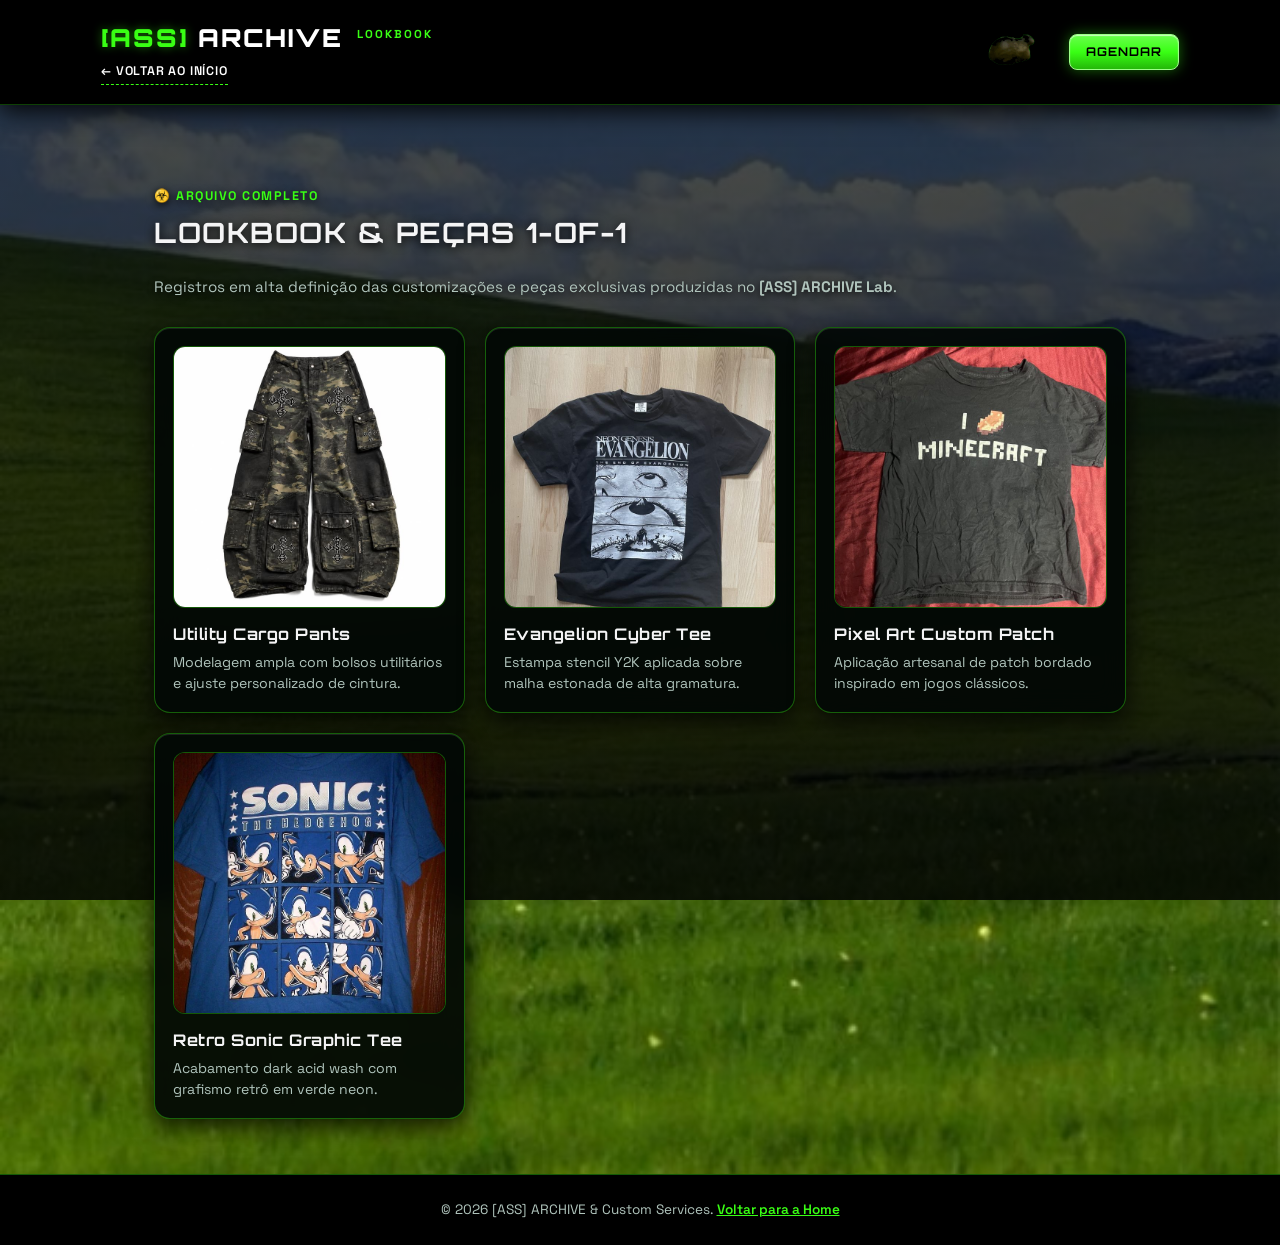
==== lookbook.html @ 88ca5b5f "Add files via upload" ====
<!DOCTYPE html>
<html lang="pt-br">
<head>
    <meta charset="UTF-8">
    <meta name="viewport" content="width=device-width, initial-scale=1.0">
    <title>Lookbook Archive | [ASS] ARCHIVE</title>
    <link rel="icon" href="https://w7.pngwing.com/pngs/47/268/png-transparent-t-shirt-epic-face-pic-face-smiley-emoticon-thumbnail.png" type="image/png">
    <link rel="stylesheet" href="https://fonts.googleapis.com/css2?family=Orbitron:wght@700;900&family=Space+Grotesk:wght@400;600;700&display=swap">
    <link rel="stylesheet" href="style.css">
</head>
<body>

    <!-- CABEÇALHO HORIZONTAL LIMPO (MESMO PADRÃO DO INDEX) -->
    <header class="header-archive">
        <div class="header-archive-container" style="align-items: center;">
            <div class="header-archive-left">
                <a href="index.html" class="archive-brand">
                    <span>[ASS]</span> ARCHIVE <sup class="archive-sup">LOOKBOOK</sup>
                </a>

                <nav aria-label="Menu Lookbook">
                    <ul class="archive-nav-list">
                        <li><a href="index.html" class="active">← Voltar ao Início</a></li>
                    </ul>
                </nav>
            </div>

            <!-- LADO DIREITO: GATO GIRANDO + BOTÃO AGENDAR -->
            <div class="header-archive-right">
                <div class="aero-cat-corner">
                    <img src="ass/gato-girando.gif" alt="OIIA Spinning Cat">
                </div>
                <a href="index.html#contato" class="btn-aero btn-sm">Agendar</a>
            </div>
        </div>
    </header>
    <main class="main-subpage">
        <section>
            <span class="tag">☣️ ARQUIVO COMPLETO</span>
            <h2>Lookbook &amp; Peças 1-of-1</h2>
            <p class="subpage-desc">
                Registros em alta definição das customizações e peças exclusivas produzidas no <strong>[ASS] ARCHIVE Lab</strong>.
            </p>

            <div class="grid">
                <article class="card">
                    <div class="product-img-box"><img src="ass/cargo.jpg" alt="Utility Cargo Pants"></div>
                    <h3>Utility Cargo Pants</h3>
                    <p>Modelagem ampla com bolsos utilitários e ajuste personalizado de cintura.</p>
                </article>
                <article class="card">
                    <div class="product-img-box"><img src="ass/eva.jpg" alt="Evangelion Cyber Tee"></div>
                    <h3>Evangelion Cyber Tee</h3>
                    <p>Estampa stencil Y2K aplicada sobre malha estonada de alta gramatura.</p>
                </article>
                <article class="card">
                    <div class="product-img-box"><img src="ass/mine.jpg" alt="Pixel Art Custom Patch"></div>
                    <h3>Pixel Art Custom Patch</h3>
                    <p>Aplicação artesanal de patch bordado inspirado em jogos clássicos.</p>
                </article>
                <article class="card">
                    <div class="product-img-box"><img src="ass/sonic.jpg" alt="Retro Sonic Graphic Tee"></div>
                    <h3>Retro Sonic Graphic Tee</h3>
                    <p>Acabamento dark acid wash com grafismo retrô em verde neon.</p>
                </article>
            </div>
        </section>
    </main>

    <footer class="footer">
        <p>&copy; 2026 [ASS] ARCHIVE &amp; Custom Services. <a href="index.html" class="link-externo">Voltar para a Home</a></p>
    </footer>

</body>
</html>
---- style.css ----
/* ========================================================
   VARIÁVEIS, RESET UNIVERSAL E ROLAGEM SUAVE
   ======================================================== */
:root {
    --bg: #020403;
    --card: rgba(3, 8, 6, 0.92);
    --accent: #39FF14;
    --aero-cyan: #00E5FF;
    --accent-hover: #2ecf0f;
    --text: #F4F4F5;
    --muted: #b0c4bc;
    --border: rgba(57, 255, 20, 0.35); 
    --border-strong: #39FF14;
    --font-head: 'Orbitron', sans-serif;
    --font-body: 'Space Grotesk', sans-serif;
}

* {
    margin: 0;
    padding: 0;
    box-sizing: border-box;
    font-family: var(--font-body);
}

html {
    scroll-behavior: smooth;
    scroll-padding-top: 145px;
}

body { 
    background-color: var(--bg);
    background-image: 
        linear-gradient(180deg, rgba(2, 6, 5, 0.70) 0%, rgba(2, 4, 3, 0.86) 100%),
        url('ass/fundo-aero.jpg');
    background-size: cover;
    background-position: center 75%;
    background-repeat: no-repeat;
    background-attachment: fixed;
    color: var(--text); 
    line-height: 1.5; 
    overflow-x: hidden; 
}

a { color: inherit; text-decoration: none; }
img { width: 100%; display: block; }

/* ========================================================
   NOVO HEADER ÚNICO ESTILO NAMED COLLECTIVE (FIXO NO TOPO)
   ======================================================== */
.header-archive {
    position: fixed;
    top: 0;
    left: 0;
    width: 100%;
    background: #000000;
    border-bottom: 1px solid rgba(57, 255, 20, 0.25);
    box-shadow: 0 6px 24px rgba(0, 0, 0, 0.95);
    z-index: 9000;
}

.header-archive-container {
    max-width: 1180px;
    margin: 0 auto;
    padding: 16px 4%;
    display: flex;
    align-items: flex-end;
    justify-content: space-between;
    gap: 20px;
}

.header-archive-left {
    text-align: left;
}

.archive-brand {
    display: inline-block;
    font-family: var(--font-head);
    font-size: 1.55rem;
    font-weight: 900;
    letter-spacing: 2px;
    color: #ffffff;
    margin-bottom: 6px;
}

.archive-brand span {
    color: var(--accent);
    font-family: var(--font-head);
    text-shadow: 0 0 10px rgba(57, 255, 20, 0.45);
}

.archive-sup {
    font-size: 0.72rem;
    color: var(--accent);
    margin-left: 4px;
    vertical-align: super;
}

.archive-tagline {
    font-size: 0.82rem;
    color: #d4dcd8;
    letter-spacing: 0.6px;
    text-transform: uppercase;
    margin-bottom: 14px;
}

/* NAVEGAÇÃO HORIZONTAL LIMPA (SEM DUPLICIDADE) */
.archive-nav-list {
    list-style: none;
    display: flex;
    flex-wrap: wrap;
    gap: 20px;
    align-items: center;
}

.archive-nav-list li {
    position: relative;
}

.archive-nav-list > li > a {
    display: block;
    font-size: 0.78rem;
    font-weight: 600;
    color: #b8c2be;
    text-transform: uppercase;
    letter-spacing: 0.8px;
    padding-bottom: 3px;
    border-bottom: 1px dashed transparent;
    transition: color 0.25s ease, border-color 0.25s ease;
}

.archive-nav-list > li > a:hover,
.archive-nav-list > li > a:focus,
.archive-nav-list > li > a.active {
    color: #ffffff;
    border-bottom: 1px dashed var(--accent);
    outline: none;
}

/* SUBMENU */
.submenu {
    list-style: none;
    position: absolute;
    top: 100%;
    left: 0;
    min-width: 210px;
    background: #000000;
    border: 1px solid var(--border-strong);
    border-radius: 10px;
    padding: 8px 0;
    margin-top: 6px;
    box-shadow: 0 10px 25px rgba(0, 0, 0, 0.95), 0 0 14px rgba(57, 255, 20, 0.25);
    opacity: 0;
    visibility: hidden;
    transform: translateY(8px);
    transition: all 0.25s ease;
    z-index: 9500;
}

.has-submenu:hover .submenu,
.has-submenu:focus-within .submenu {
    opacity: 1;
    visibility: visible;
    transform: translateY(0);
}

.submenu li a {
    display: block;
    padding: 9px 16px;
    font-size: 0.78rem;
    font-weight: 600;
    text-transform: uppercase;
    color: #ffffff;
    transition: background 0.2s ease, color 0.2s ease;
}

.submenu li a:hover,
.submenu li a:focus {
    background: rgba(57, 255, 20, 0.14);
    color: var(--accent);
}

/* LADO DIREITO DO HEADER: GATO GIRANDO + BOTÃO AGENDAR */
.header-archive-right {
    display: flex;
    align-items: center;
    gap: 18px;
    flex-shrink: 0;
}

.aero-cat-corner {
    width: 72px;
    pointer-events: none;
    background: transparent;
}

.aero-cat-corner img {
    width: 100%;
    height: auto;
    object-fit: contain;
    mix-blend-mode: lighten;
}

.main-with-archive-header {
    padding-top: 132px;
}

.main-subpage {
    padding-top: 132px;
}

.subpage-desc {
    color: var(--muted);
    font-size: 0.95rem;
    margin-bottom: 28px;
    text-shadow: 0 2px 6px rgba(0, 0, 0, 0.9);
}

/* ========================================================
   BOTÕES GLOSSY DARK AERO (:hover, :focus, :active)
   ======================================================== */
.btn-aero,
.btn {
    background: linear-gradient(180deg, #6aff4d 0%, var(--accent) 50%, #24b809 100%);
    color: #000000;
    font-family: var(--font-head);
    font-weight: 700;
    font-size: 0.8rem;
    padding: 10px 20px;
    border-radius: 8px;
    border: 1px solid #9dff88;
    box-shadow: 0 0 14px rgba(57, 255, 20, 0.4), inset 0 1px 1px rgba(255, 255, 255, 0.65);
    text-transform: uppercase;
    letter-spacing: 1px;
    cursor: pointer;
    transition: all 0.25s ease;
    display: inline-block;
}

.btn-aero:hover,
.btn:hover,
.btn-aero:focus,
.btn:focus {
    transform: translateY(-2px);
    box-shadow: 0 0 22px rgba(57, 255, 20, 0.7), inset 0 1px 2px rgba(255, 255, 255, 0.85);
    outline: none;
}

.btn-aero:active,
.btn:active,
.btn-aero-glass:active,
.btn-cookies:active {
    transform: scale(0.96);
}

.btn-aero-glass {
    background: linear-gradient(180deg, rgba(255, 255, 255, 0.14) 0%, rgba(0, 229, 255, 0.08) 50%, rgba(0, 0, 0, 0.85) 100%);
    color: #ffffff;
    font-family: var(--font-head);
    font-weight: 700;
    font-size: 0.8rem;
    padding: 10px 20px;
    border-radius: 8px;
    border: 1px solid rgba(0, 229, 255, 0.5);
    box-shadow: inset 0 1px 0 rgba(255, 255, 255, 0.35), 0 4px 12px rgba(0, 0, 0, 0.65);
    text-transform: uppercase;
    letter-spacing: 1px;
    transition: all 0.25s ease;
    display: inline-block;
}

.btn-aero-glass:hover,
.btn-aero-glass:focus {
    border-color: var(--accent);
    color: var(--accent);
    box-shadow: 0 0 16px rgba(0, 229, 255, 0.35), inset 0 1px 0 rgba(255, 255, 255, 0.5);
    transform: translateY(-2px);
}

.btn-sm { padding: 8px 16px; font-size: 0.75rem; }

.tag {
    color: var(--accent);
    font-size: 0.78rem;
    font-weight: 700;
    text-transform: uppercase;
    display: block;
    margin-bottom: 6px;
    letter-spacing: 1.5px;
    text-shadow: 0 2px 8px rgba(0, 0, 0, 0.95);
}

section { padding: 55px 5%; max-width: 1100px; margin: 0 auto; }
h2 {
    font-family: var(--font-head);
    font-size: 1.75rem;
    font-weight: 700;
    text-transform: uppercase;
    letter-spacing: 1.5px;
    margin-bottom: 22px;
    text-shadow: 0 2px 10px rgba(0, 0, 0, 0.95);
}

/* ========================================================
   SELETORES DE ID (#) + SEÇÃO SOBRE, LISTAS E VÍDEO (GLASS ESCURO)
   ======================================================== */
#sobre {
    display: grid;
    grid-template-columns: repeat(auto-fit, minmax(290px, 1fr));
    gap: 30px;
    align-items: start;
    background: var(--card);
    backdrop-filter: blur(14px);
    -webkit-backdrop-filter: blur(14px);
    border: 1px solid var(--border);
    box-shadow: 0 12px 32px rgba(0, 0, 0, 0.85), inset 0 1px 0 rgba(255, 255, 255, 0.10);
    border-radius: 16px;
    margin-top: 25px;
}

#sobre p { color: var(--muted); margin-bottom: 14px; }

.subtitulo-lista {
    font-family: var(--font-head);
    font-size: 0.95rem;
    color: var(--accent);
    margin: 16px 0 8px 0;
}

.lista-ordenada {
    padding-left: 20px;
    color: var(--text);
    font-size: 0.9rem;
    margin-bottom: 16px;
}

.lista-ordenada li {
    margin-bottom: 6px;
}

.lista-definicao {
    background: rgba(0, 0, 0, 0.82);
    border: 1px solid var(--border);
    border-radius: 10px;
    padding: 14px;
    margin-bottom: 18px;
}

.lista-definicao dt {
    font-weight: 700;
    color: var(--accent);
    font-size: 0.88rem;
}

.lista-definicao dd {
    color: var(--muted);
    font-size: 0.85rem;
    margin-bottom: 10px;
}

.lista-definicao dd:last-child {
    margin-bottom: 0;
}

.sobre-direita {
    display: flex;
    flex-direction: column;
    gap: 20px;
}

.sobre-box {
    background: linear-gradient(180deg, rgba(57, 255, 20, 0.12) 0%, rgba(0, 0, 0, 0.92) 100%);
    padding: 25px;
    border: 1px solid var(--border-strong);
    border-radius: 12px;
    text-align: center;
    box-shadow: 0 0 16px rgba(57, 255, 20, 0.2), inset 0 1px 0 rgba(255, 255, 255, 0.15);
}

.sobre-box h3 { font-family: var(--font-head); font-size: 2.2rem; color: var(--accent); }

.video-lab-box {
    background: rgba(0, 0, 0, 0.88);
    border: 1px solid var(--border);
    border-radius: 12px;
    padding: 14px;
}

.video-lab-box h4 {
    font-family: var(--font-head);
    font-size: 0.85rem;
    color: var(--accent);
    margin-bottom: 10px;
    text-transform: uppercase;
}

.video-lab-box video {
    width: 100%;
    border-radius: 8px;
    border: 1px solid rgba(255, 255, 255, 0.15);
    display: block;
}

/* ========================================================
   CATÁLOGO DE PRODUTOS (<article>)
   ======================================================== */
.grid { display: grid; grid-template-columns: repeat(auto-fit, minmax(240px, 1fr)); gap: 20px; }

.card {
    background: var(--card);
    backdrop-filter: blur(12px);
    -webkit-backdrop-filter: blur(12px);
    border: 1px solid var(--border);
    box-shadow: 0 8px 24px rgba(0, 0, 0, 0.8), inset 0 1px 0 rgba(255, 255, 255, 0.10);
    padding: 18px;
    border-radius: 16px;
    transition: transform 0.3s ease, border-color 0.3s ease, box-shadow 0.3s ease;
}

.card:hover {
    border-color: var(--border-strong);
    box-shadow: 0 0 20px rgba(57, 255, 20, 0.28), inset 0 1px 0 rgba(255, 255, 255, 0.18);
    transform: translateY(-4px);
}

.card h3 { font-family: var(--font-head); font-size: 1rem; letter-spacing: 0.5px; margin-top: 14px; margin-bottom: 6px; }
.card p { color: var(--muted); font-size: 0.88rem; }
.product-img-box { background: #000; border-radius: 12px; overflow: hidden; border: 1px solid var(--border); }
.product-img-box img { height: 260px; object-fit: cover; transition: transform 0.4s ease; }
.card:hover .product-img-box img { transform: scale(1.08); }

/* ========================================================
   TABELA ESTRUTURADA
   ======================================================== */
.table-responsive {
    width: 100%;
    overflow-x: auto;
    border-radius: 14px;
    border: 1px solid var(--border);
    backdrop-filter: blur(12px);
    -webkit-backdrop-filter: blur(12px);
    box-shadow: 0 8px 24px rgba(0, 0, 0, 0.8);
}

.aero-table {
    width: 100%;
    border-collapse: collapse;
    background: var(--card);
    text-align: left;
    font-size: 0.9rem;
}

.aero-table thead {
    background: linear-gradient(180deg, rgba(57, 255, 20, 0.22) 0%, rgba(0, 229, 255, 0.10) 100%);
    color: var(--accent);
    font-family: var(--font-head);
    text-transform: uppercase;
    font-size: 0.8rem;
}

.aero-table th,
.aero-table td {
    padding: 14px 18px;
    border-bottom: 1px solid var(--border);
}

.aero-table tbody tr:hover {
    background: rgba(57, 255, 20, 0.06);
}

.table-highlight {
    color: var(--accent);
    font-weight: 700;
    background: rgba(57, 255, 20, 0.08);
}

/* ========================================================
   GALERIA DO LAB: SLIDER BANNER PAISAGEM + LIGHTBOX CSS
   ======================================================== */
.slider-wrapper {
    position: relative;
    width: 100%;
    max-width: 850px;
    height: 450px;
    margin: 0 auto;
    overflow: hidden;
    border-radius: 16px;
    border: 1px solid var(--border-strong);
    box-shadow: 0 10px 30px rgba(0, 0, 0, 0.85), 0 0 18px rgba(57, 255, 20, 0.2);
    background: #000;
}

.slider-track {
    display: flex;
    width: 400%;
    height: 100%;
    animation: autoSlide 12s cubic-bezier(0.77, 0, 0.175, 1) infinite;
}

.slider-wrapper:hover .slider-track {
    animation-play-state: paused;
}

.slide-item {
    position: relative;
    width: 25%;
    height: 100%;
    display: block;
}

.slide-img {
    width: 100%;
    height: 100%;
    object-fit: cover;
    object-position: center;
    display: block;
}

.slide-caption {
    position: absolute;
    bottom: 18px;
    left: 18px;
    background: rgba(2, 6, 5, 0.92);
    backdrop-filter: blur(8px);
    -webkit-backdrop-filter: blur(8px);
    color: var(--accent);
    padding: 8px 16px;
    font-family: var(--font-head);
    font-size: 0.82rem;
    letter-spacing: 1px;
    text-transform: uppercase;
    border-radius: 8px;
    border: 1px solid var(--border-strong);
}

@keyframes autoSlide {
    0%, 20% { transform: translateX(0%); }
    25%, 45% { transform: translateX(-25%); }
    50%, 70% { transform: translateX(-50%); }
    75%, 95% { transform: translateX(-75%); }
    100% { transform: translateX(0%); }
}

.gallery {
    display: grid;
    grid-template-columns: repeat(auto-fit, minmax(200px, 1fr));
    gap: 16px;
    max-width: 850px;
    margin: 22px auto 0 auto;
}

.gallery-item {
    position: relative;
    border-radius: 12px;
    overflow: hidden;
    cursor: pointer;
    border: 1px solid var(--border);
    background: #000;
    transition: transform 0.3s ease, border-color 0.3s ease, box-shadow 0.3s ease;
}

.gallery-item:hover {
    transform: translateY(-4px);
    border-color: var(--border-strong);
    box-shadow: 0 0 18px rgba(57, 255, 20, 0.35);
}

.gallery-item img {
    width: 100%;
    height: 160px;
    object-fit: cover;
    transition: transform 0.35s ease;
}

.gallery-item:hover img {
    transform: scale(1.06);
}

.lightbox {
    position: fixed;
    top: 0;
    left: 0;
    width: 100vw;
    height: 100vh;
    background-color: rgba(0, 0, 0, 0.88);
    backdrop-filter: blur(12px);
    -webkit-backdrop-filter: blur(12px);
    display: flex;
    justify-content: center;
    align-items: center;
    opacity: 0;
    pointer-events: none;
    transition: opacity 0.35s ease;
    z-index: 10000;
}

.lightbox:target {
    opacity: 1;
    pointer-events: auto;
}

.lightbox-content {
    position: relative;
    max-width: 90%;
    max-height: 85vh;
    display: flex;
    flex-direction: column;
    align-items: center;
    transform: scale(0.85);
    transition: transform 0.35s ease;
}

.lightbox:target .lightbox-content {
    transform: scale(1);
}

.lightbox-content img {
    max-width: 100%;
    max-height: 75vh;
    width: auto;
    border-radius: 14px;
    border: 1px solid var(--border-strong);
    box-shadow: 0 20px 50px rgba(0, 0, 0, 0.9), 0 0 25px rgba(57, 255, 20, 0.25);
    object-fit: contain;
    background: #000;
}

.lightbox-caption {
    margin-top: 12px;
    background: rgba(3, 8, 6, 0.95);
    color: var(--text);
    border: 1px solid var(--border);
    padding: 8px 18px;
    border-radius: 8px;
    font-size: 0.9rem;
    text-align: center;
}

.close-btn {
    position: absolute;
    top: -42px;
    right: 0;
    color: #ffffff;
    font-family: var(--font-head);
    font-size: 2rem;
    font-weight: bold;
    line-height: 1;
    transition: color 0.2s ease, transform 0.2s ease;
}

.close-btn:hover {
    color: var(--accent);
    transform: scale(1.15);
}

.lightbox-overlay {
    position: absolute;
    width: 100%;
    height: 100%;
    top: 0;
    left: 0;
    z-index: -1;
}

/* ========================================================
   CONTATO & FORMULÁRIO COMPLETO
   ======================================================== */
.contato { display: grid; grid-template-columns: repeat(auto-fit, minmax(290px, 1fr)); gap: 40px; }
.contato p {
    color: #e6f2ed;
    margin-bottom: 10px;
    text-shadow: 0 2px 6px rgba(0, 0, 0, 0.95);
}

.link-externo {
    color: var(--accent);
    font-weight: 600;
    text-decoration: underline;
}

.form {
    display: flex;
    flex-direction: column;
    gap: 10px;
    background: var(--card);
    backdrop-filter: blur(14px);
    -webkit-backdrop-filter: blur(14px);
    padding: 25px;
    border-radius: 16px;
    border: 1px solid var(--border);
    box-shadow: 0 12px 32px rgba(0, 0, 0, 0.85), inset 0 1px 0 rgba(255, 255, 255, 0.10);
}

.form label {
    font-size: 0.85rem;
    font-weight: 600;
    color: var(--text);
}

.form input[type="text"],
.form input[type="email"],
.form input[type="tel"],
.form input[type="file"],
.form select,
.form textarea {
    background: rgba(0, 0, 0, 0.85);
    border: 1px solid var(--border);
    padding: 11px 12px;
    color: var(--text);
    border-radius: 8px;
    font-size: 0.9rem;
    transition: border-color 0.3s ease, box-shadow 0.3s ease;
}

.form input:focus,
.form select:focus,
.form textarea:focus {
    outline: none;
    border-color: var(--border-strong);
    box-shadow: 0 0 10px rgba(57, 255, 20, 0.35);
}

.form-group-box {
    border: 1px solid var(--border);
    border-radius: 8px;
    padding: 10px 14px;
    display: flex;
    flex-direction: column;
    gap: 6px;
}

.form-group-box legend {
    padding: 0 6px;
    font-size: 0.82rem;
    color: var(--accent);
    font-weight: 700;
}

.inline-control {
    display: flex;
    align-items: center;
    gap: 8px;
    font-weight: 400;
    cursor: pointer;
}

.inline-control input[type="radio"],
.inline-control input[type="checkbox"] {
    accent-color: var(--accent);
    width: 16px;
    height: 16px;
}

/* ========================================================
   RODAPÉ & BANNER DE COOKIES
   ======================================================== */
.footer {
    text-align: center;
    padding: 25px;
    border-top: 1px solid var(--border);
    color: var(--muted);
    font-size: 0.85rem;
    background: #000000;
}

#banner-cookies {
    position: fixed;
    bottom: 0;
    left: 0;
    width: 100%;
    background-color: #000000;
    color: var(--text);
    padding: 15px 25px;
    display: flex;
    justify-content: space-between;
    align-items: center;
    gap: 20px;
    box-shadow: 0 -4px 15px rgba(0, 0, 0, 0.85);
    border-top: 1px solid var(--border-strong);
    z-index: 9999;
    font-size: 14px;
}

.btn-cookies {
    background: linear-gradient(180deg, #6aff4d 0%, var(--accent) 50%, #24b809 100%);
    color: #000;
    border: 1px solid #9dff88;
    padding: 10px 20px;
    border-radius: 6px;
    font-family: var(--font-head);
    font-size: 0.8rem;
    font-weight: bold;
    text-transform: uppercase;
    letter-spacing: 1px;
    cursor: pointer;
    white-space: nowrap;
    transition: all 0.3s ease;
}

.btn-cookies:hover {
    box-shadow: 0 0 15px rgba(57, 255, 20, 0.5);
}

.oculto { display: none !important; }

/* ========================================================
   RESPONSIVIDADE (TABLET & SMARTPHONE)
   ======================================================== */
@media (max-width: 768px) {
    .aero-cat-corner {
        width: 58px;
    }
    .slider-wrapper {
        height: 340px;
    }
}

@media (max-width: 600px) {
    html { scroll-padding-top: 185px; }
    .main-with-archive-header,
    .main-subpage { padding-top: 185px; }
    .header-archive-container {
        flex-direction: column;
        align-items: flex-start;
        gap: 12px;
    }
    .archive-nav-list { gap: 12px; }
    .archive-brand { font-size: 1.3rem; }
    .aero-cat-corner { display: none; }
    .slider-wrapper { height: 250px; }
    #banner-cookies { flex-direction: column; text-align: center; }
}
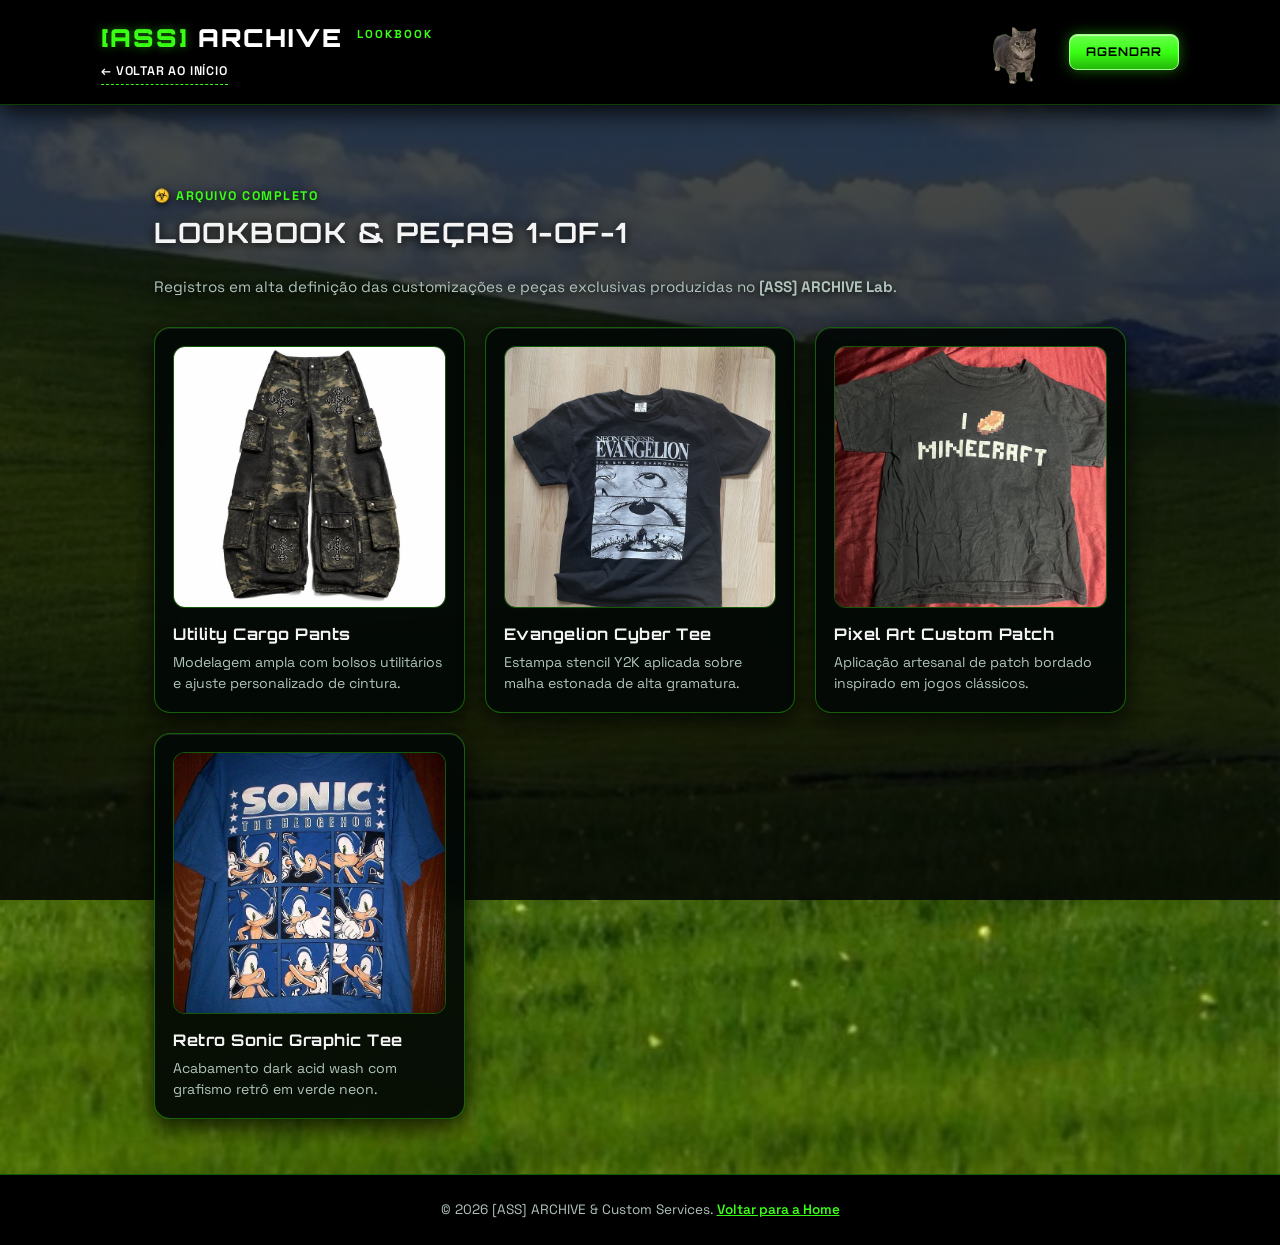
==== commit fc86698f: "Update lookbook.html" ====
--- a/lookbook.html
+++ b/lookbook.html
@@ -10,7 +10,6 @@
 </head>
 <body>
 
-    <!-- CABEÇALHO HORIZONTAL LIMPO (MESMO PADRÃO DO INDEX) -->
     <header class="header-archive">
         <div class="header-archive-container" style="align-items: center;">
             <div class="header-archive-left">
@@ -25,7 +24,6 @@
                 </nav>
             </div>
 
-            <!-- LADO DIREITO: GATO GIRANDO + BOTÃO AGENDAR -->
             <div class="header-archive-right">
                 <div class="aero-cat-corner">
                     <img src="ass/gato-girando.gif" alt="OIIA Spinning Cat">
@@ -72,4 +70,4 @@
     </footer>
 
 </body>
-</html>+</html>
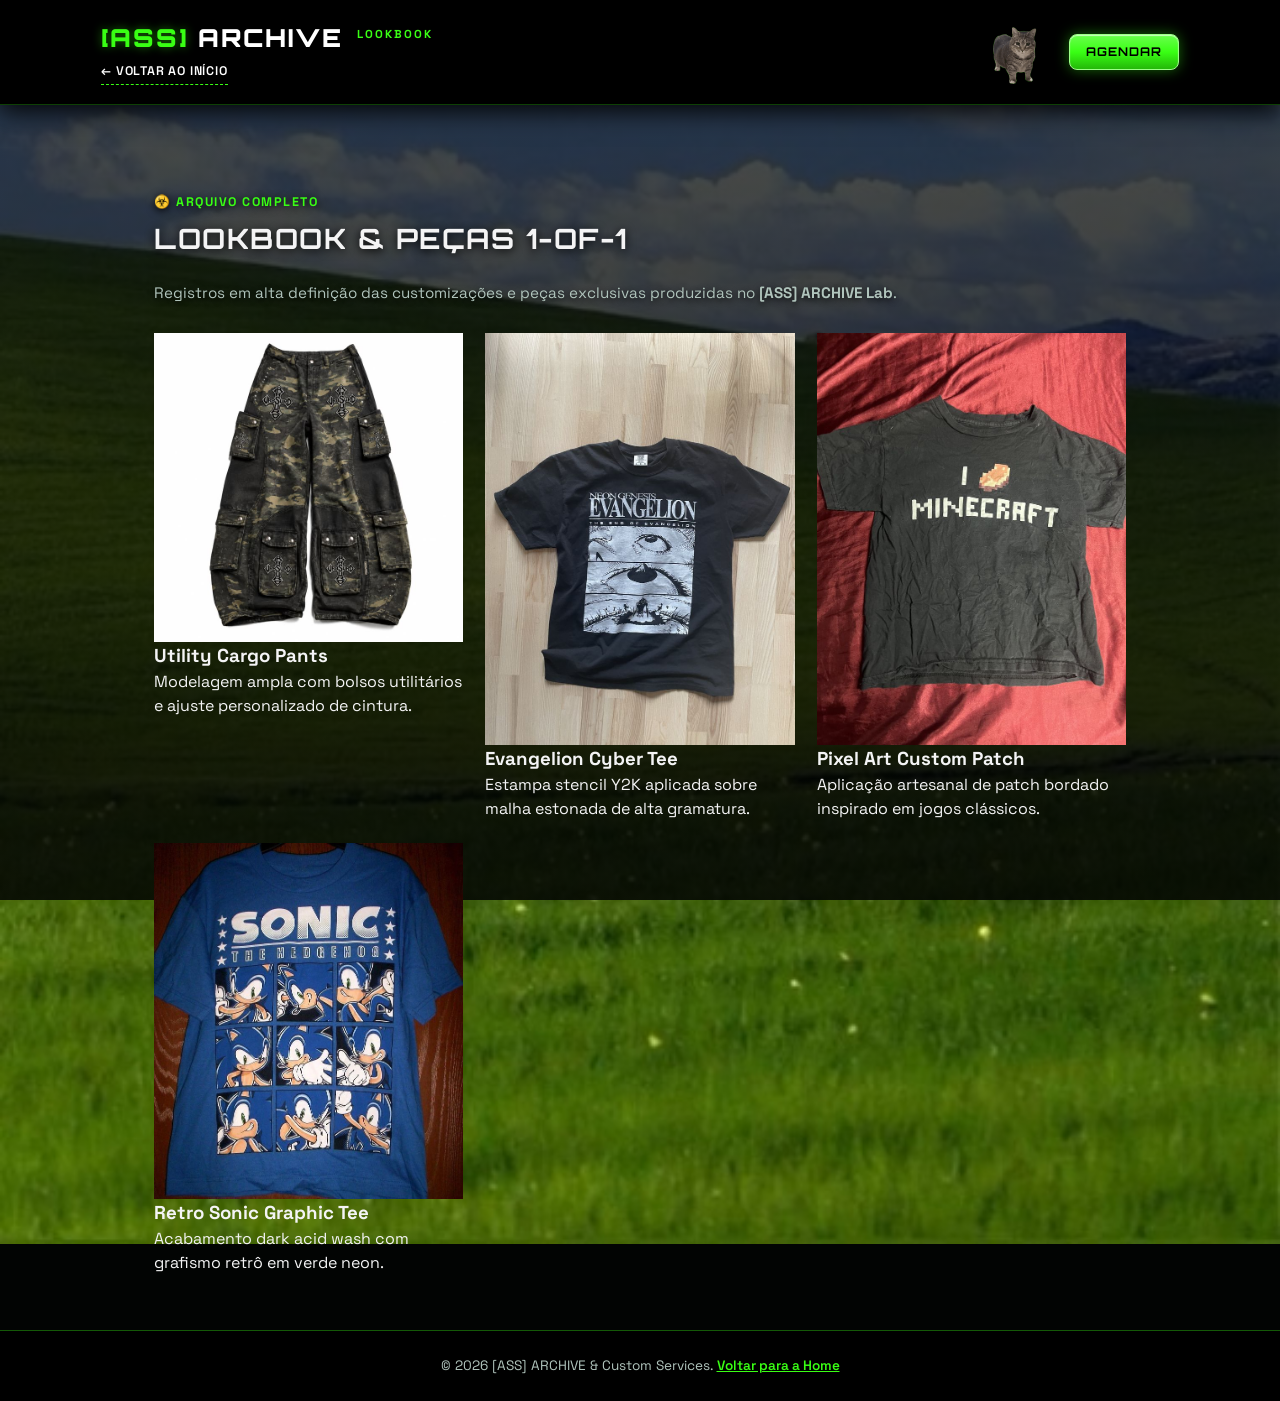
==== commit 64f481d1: "Add files via upload" ====
--- a/lookbook.html
+++ b/lookbook.html
@@ -10,6 +10,7 @@
 </head>
 <body>
 
+    <!-- CABEÇALHO HORIZONTAL LIMPO (MESMO PADRÃO DO INDEX) -->
     <header class="header-archive">
         <div class="header-archive-container" style="align-items: center;">
             <div class="header-archive-left">
@@ -24,6 +25,7 @@
                 </nav>
             </div>
 
+            <!-- LADO DIREITO: GATO GIRANDO + BOTÃO AGENDAR -->
             <div class="header-archive-right">
                 <div class="aero-cat-corner">
                     <img src="ass/gato-girando.gif" alt="OIIA Spinning Cat">
@@ -70,4 +72,4 @@
     </footer>
 
 </body>
-</html>
+</html>
--- a/style.css
+++ b/style.css
@@ -39,13 +39,14 @@
     color: var(--text); 
     line-height: 1.5; 
     overflow-x: hidden; 
+    width: 100%;
 }
 
 a { color: inherit; text-decoration: none; }
 img { width: 100%; display: block; }
 
 /* ========================================================
-   NOVO HEADER ÚNICO ESTILO NAMED COLLECTIVE (FIXO NO TOPO)
+   HEADER ÚNICO ESTILO NAMED COLLECTIVE (DESKTOP & MOBILE)
    ======================================================== */
 .header-archive {
     position: fixed;
@@ -70,6 +71,8 @@
 
 .header-archive-left {
     text-align: left;
+    flex: 1;
+    min-width: 0;
 }
 
 .archive-brand {
@@ -103,7 +106,6 @@
     margin-bottom: 14px;
 }
 
-/* NAVEGAÇÃO HORIZONTAL LIMPA (SEM DUPLICIDADE) */
 .archive-nav-list {
     list-style: none;
     display: flex;
@@ -136,7 +138,6 @@
     outline: none;
 }
 
-/* SUBMENU */
 .submenu {
     list-style: none;
     position: absolute;
@@ -179,7 +180,6 @@
     color: var(--accent);
 }
 
-/* LADO DIREITO DO HEADER: GATO GIRANDO + BOTÃO AGENDAR */
 .header-archive-right {
     display: flex;
     align-items: center;
@@ -200,12 +200,9 @@
     mix-blend-mode: lighten;
 }
 
-.main-with-archive-header {
-    padding-top: 132px;
-}
-
+.main-with-archive-header,
 .main-subpage {
-    padding-top: 132px;
+    padding-top: 138px;
 }
 
 .subpage-desc {
@@ -234,6 +231,7 @@
     cursor: pointer;
     transition: all 0.25s ease;
     display: inline-block;
+    text-align: center;
 }
 
 .btn-aero:hover,
@@ -301,11 +299,11 @@
 }
 
 /* ========================================================
-   SELETORES DE ID (#) + SEÇÃO SOBRE, LISTAS E VÍDEO (GLASS ESCURO)
+   SEÇÃO SOBRE, LISTAS E VÍDEO (RESPONSIVO)
    ======================================================== */
 #sobre {
     display: grid;
-    grid-template-columns: repeat(auto-fit, minmax(290px, 1fr));
+    grid-template-columns: repeat(auto-fit, minmax(min(100%, 290px), 1fr));
     gap: 30px;
     align-items: start;
     background: var(--card);
@@ -333,9 +331,7 @@
     margin-bottom: 16px;
 }
 
-.lista-ordenada li {
-    margin-bottom: 6px;
-}
+.lista-ordenada li { margin-bottom: 6px; }
 
 .lista-definicao {
     background: rgba(0, 0, 0, 0.82);
@@ -357,9 +353,7 @@
     margin-bottom: 10px;
 }
 
-.lista-definicao dd:last-child {
-    margin-bottom: 0;
-}
+.lista-definicao dd:last-child { margin-bottom: 0; }
 
 .sobre-direita {
     display: flex;
@@ -401,32 +395,115 @@
 }
 
 /* ========================================================
-   CATÁLOGO DE PRODUTOS (<article>)
+   CATÁLOGO DE PRODUTOS — FLIP CARD 3D (DESKTOP & MOBILE)
    ======================================================== */
-.grid { display: grid; grid-template-columns: repeat(auto-fit, minmax(240px, 1fr)); gap: 20px; }
-
-.card {
-    background: var(--card);
-    backdrop-filter: blur(12px);
-    -webkit-backdrop-filter: blur(12px);
+.grid {
+    display: grid;
+    grid-template-columns: repeat(auto-fit, minmax(min(100%, 235px), 1fr));
+    gap: 22px;
+}
+
+.card-container {
+    height: 390px;
+    perspective: 1000px;
+    outline: none;
+    touch-action: manipulation;
+}
+
+.card-inner {
+    position: relative;
+    width: 100%;
+    height: 100%;
+    text-align: center;
+    transition: transform 0.8s cubic-bezier(0.175, 0.885, 0.32, 1.275);
+    transform-style: preserve-3d;
+    border-radius: 16px;
+    box-shadow: 0 10px 28px rgba(0, 0, 0, 0.85);
+    cursor: pointer;
+}
+
+.card-container:hover .card-inner,
+.card-container:focus .card-inner,
+.card-container:focus-within .card-inner {
+    transform: rotateY(180deg);
+}
+
+.card-front,
+.card-back {
+    position: absolute;
+    width: 100%;
+    height: 100%;
+    border-radius: 16px;
+    overflow: hidden;
+    -webkit-backface-visibility: hidden;
+    backface-visibility: hidden;
     border: 1px solid var(--border);
-    box-shadow: 0 8px 24px rgba(0, 0, 0, 0.8), inset 0 1px 0 rgba(255, 255, 255, 0.10);
-    padding: 18px;
-    border-radius: 16px;
-    transition: transform 0.3s ease, border-color 0.3s ease, box-shadow 0.3s ease;
-}
-
-.card:hover {
-    border-color: var(--border-strong);
-    box-shadow: 0 0 20px rgba(57, 255, 20, 0.28), inset 0 1px 0 rgba(255, 255, 255, 0.18);
-    transform: translateY(-4px);
-}
-
-.card h3 { font-family: var(--font-head); font-size: 1rem; letter-spacing: 0.5px; margin-top: 14px; margin-bottom: 6px; }
-.card p { color: var(--muted); font-size: 0.88rem; }
-.product-img-box { background: #000; border-radius: 12px; overflow: hidden; border: 1px solid var(--border); }
-.product-img-box img { height: 260px; object-fit: cover; transition: transform 0.4s ease; }
-.card:hover .product-img-box img { transform: scale(1.08); }
+}
+
+.card-front {
+    background: #000000;
+}
+
+.card-front img {
+    width: 100%;
+    height: 100%;
+    object-fit: cover;
+    transition: transform 0.5s ease;
+}
+
+.card-front-title {
+    position: absolute;
+    bottom: 0;
+    left: 0;
+    right: 0;
+    padding: 36px 16px 16px 16px;
+    background: linear-gradient(transparent, rgba(0, 0, 0, 0.94) 65%);
+    text-align: left;
+}
+
+.card-front-title span {
+    display: block;
+    font-size: 0.7rem;
+    font-weight: 700;
+    color: var(--accent);
+    letter-spacing: 1px;
+    margin-bottom: 3px;
+}
+
+.card-front-title h3 {
+    font-family: var(--font-head);
+    font-size: 0.98rem;
+    color: #ffffff;
+    letter-spacing: 0.5px;
+    margin: 0;
+}
+
+.card-back {
+    background: linear-gradient(160deg, rgba(6, 16, 12, 0.97) 0%, rgba(0, 0, 0, 0.98) 100%);
+    border: 1px solid var(--border-strong);
+    box-shadow: inset 0 0 24px rgba(57, 255, 20, 0.14);
+    display: flex;
+    flex-direction: column;
+    justify-content: center;
+    align-items: center;
+    padding: 22px;
+    transform: rotateY(180deg);
+}
+
+.card-back h3 {
+    font-family: var(--font-head);
+    font-size: 1.05rem;
+    color: #ffffff;
+    margin-bottom: 12px;
+    letter-spacing: 0.5px;
+}
+
+.card-back p {
+    font-size: 0.86rem;
+    line-height: 1.55;
+    color: var(--muted);
+    margin-bottom: 20px;
+}
 
 /* ========================================================
    TABELA ESTRUTURADA
@@ -542,7 +619,7 @@
 
 .gallery {
     display: grid;
-    grid-template-columns: repeat(auto-fit, minmax(200px, 1fr));
+    grid-template-columns: repeat(auto-fit, minmax(min(100%, 190px), 1fr));
     gap: 16px;
     max-width: 850px;
     margin: 22px auto 0 auto;
@@ -664,7 +741,7 @@
 /* ========================================================
    CONTATO & FORMULÁRIO COMPLETO
    ======================================================== */
-.contato { display: grid; grid-template-columns: repeat(auto-fit, minmax(290px, 1fr)); gap: 40px; }
+.contato { display: grid; grid-template-columns: repeat(auto-fit, minmax(min(100%, 290px), 1fr)); gap: 40px; }
 .contato p {
     color: #e6f2ed;
     margin-bottom: 10px;
@@ -702,6 +779,7 @@
 .form input[type="file"],
 .form select,
 .form textarea {
+    width: 100%;
     background: rgba(0, 0, 0, 0.85);
     border: 1px solid var(--border);
     padding: 11px 12px;
@@ -803,29 +881,115 @@
 .oculto { display: none !important; }
 
 /* ========================================================
-   RESPONSIVIDADE (TABLET & SMARTPHONE)
+   RESPONSIVIDADE (TABLET & CELULAR)
    ======================================================== */
-@media (max-width: 768px) {
+@media (max-width: 900px) {
     .aero-cat-corner {
-        width: 58px;
+        width: 56px;
     }
     .slider-wrapper {
         height: 340px;
     }
 }
 
-@media (max-width: 600px) {
-    html { scroll-padding-top: 185px; }
-    .main-with-archive-header,
-    .main-subpage { padding-top: 185px; }
+@media (max-width: 650px) {
+    body {
+        background-attachment: scroll;
+    }
+
+    html {
+        scroll-padding-top: 195px;
+    }
+
     .header-archive-container {
         flex-direction: column;
         align-items: flex-start;
-        gap: 12px;
-    }
-    .archive-nav-list { gap: 12px; }
-    .archive-brand { font-size: 1.3rem; }
-    .aero-cat-corner { display: none; }
-    .slider-wrapper { height: 250px; }
-    #banner-cookies { flex-direction: column; text-align: center; }
+        padding: 12px 4%;
+        gap: 10px;
+    }
+
+    .archive-brand {
+        font-size: 1.25rem;
+        margin-bottom: 2px;
+    }
+
+    .archive-tagline {
+        font-size: 0.72rem;
+        margin-bottom: 8px;
+        line-height: 1.3;
+    }
+
+    .archive-nav-list {
+        gap: 8px 14px;
+    }
+
+    .archive-nav-list > li > a {
+        font-size: 0.72rem;
+    }
+
+    .header-archive-right {
+        width: 100%;
+        justify-content: space-between;
+    }
+
+    .aero-cat-corner {
+        width: 44px;
+    }
+
+    .main-with-archive-header,
+    .main-subpage {
+        padding-top: 205px;
+    }
+
+    section {
+        padding: 36px 4%;
+    }
+
+    h2 {
+        font-size: 1.35rem;
+    }
+
+    #sobre,
+    .contato,
+    .grid {
+        grid-template-columns: 1fr;
+        gap: 18px;
+    }
+
+    .card-container {
+        height: 360px;
+    }
+
+    .slider-wrapper {
+        height: 230px;
+    }
+
+    .slide-caption {
+        font-size: 0.7rem;
+        padding: 6px 10px;
+        bottom: 10px;
+        left: 10px;
+        right: 10px;
+    }
+
+    .gallery {
+        grid-template-columns: repeat(2, 1fr);
+        gap: 10px;
+    }
+
+    .gallery-item img {
+        height: 120px;
+    }
+
+    .form {
+        padding: 18px;
+    }
+
+    #banner-cookies {
+        flex-direction: column;
+        text-align: center;
+        padding: 12px 16px;
+        gap: 10px;
+        font-size: 12px;
+    }
 }
